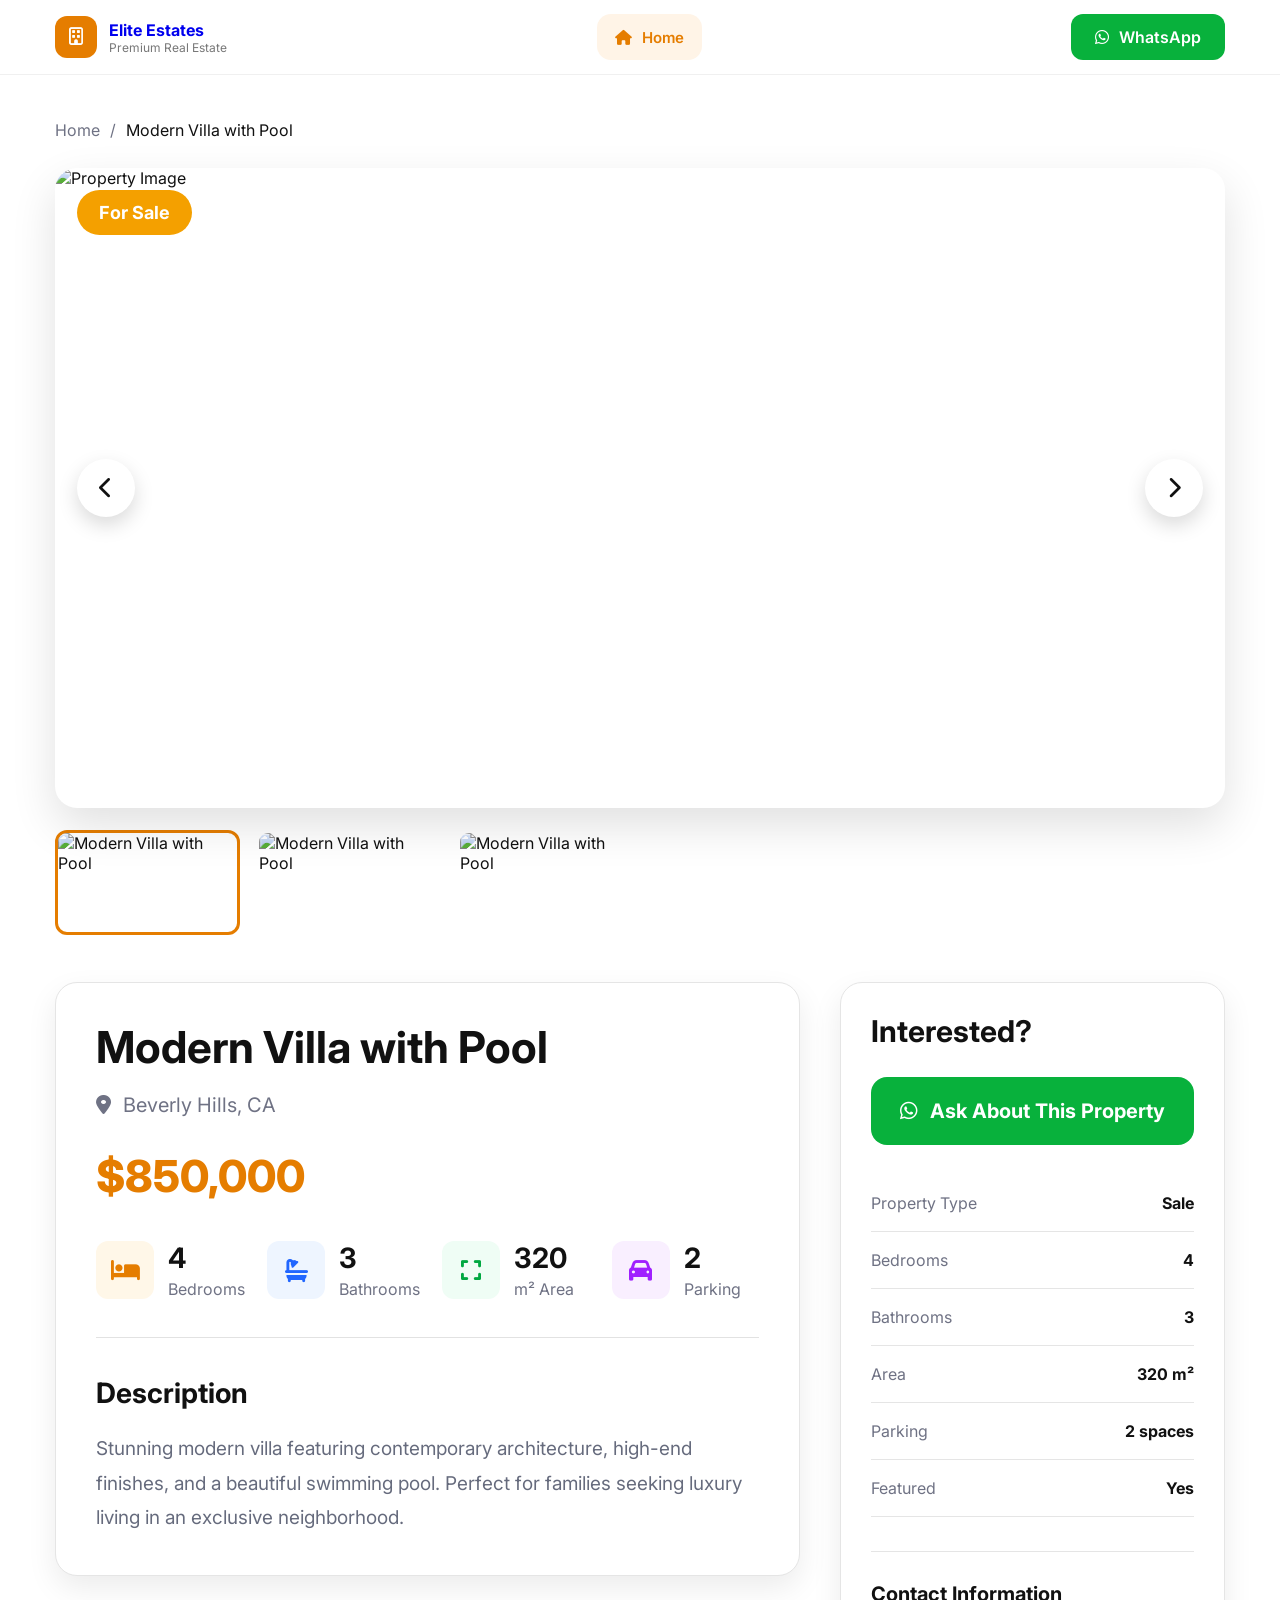
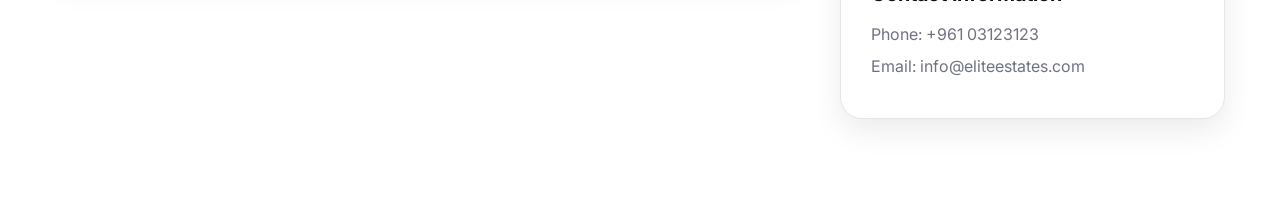
==== property-details.html @ d243425f "first commit" ====
<!DOCTYPE html>
<html lang="en">
<head>
  <meta charset="UTF-8" />
  <meta name="viewport" content="width=device-width, initial-scale=1.0" />
  <title>Property Details | Elite Estates</title>

  <link rel="stylesheet" href="style.css" />

  <link rel="preconnect" href="https://fonts.googleapis.com">
  <link rel="preconnect" href="https://fonts.gstatic.com" crossorigin>
  <link href="https://fonts.googleapis.com/css2?family=Inter:wght@300;400;500;600;700;800;900&display=swap" rel="stylesheet">

  <link
    rel="stylesheet"
    href="https://cdnjs.cloudflare.com/ajax/libs/font-awesome/6.5.1/css/all.min.css"
  />
</head>

<body>

  <!-- LOADER -->
  <div class="loader-wrapper" id="loader">
    <div class="loader"></div>
  </div>

  <!-- HEADER -->
  <header class="header">

    <a href="./index.html" class="logo-section">

      <div class="logo-icon">
        <i class="fa-regular fa-building"></i>
      </div>

      <div>
        <h2>Elite Estates</h2>
        <p>Premium Real Estate</p>
      </div>

    </a>

    <nav class="nav">

        <a href="index.html" class="nav-link active">
          <i class="fa-solid fa-house"></i>
          <span>Home</span>
        </a>
      
      </nav>

    <a
      href="https://wa.me/123456789"
      target="_blank"
      class="header-whatsapp"
    >
      <i class="fa-brands fa-whatsapp"></i>
      WhatsApp
    </a>

  </header>

  <!-- DETAILS PAGE -->
  <main class="details-page">

    <!-- BREADCRUMB -->
    <div class="breadcrumb">
      <a href="index.html">Home</a>
      <span>/</span>
      <span id="breadcrumbTitle">Property Details</span>
    </div>

    <!-- IMAGE GALLERY -->
    <section class="details-gallery">

      <div class="main-image-wrap">

        <span class="details-badge" id="detailsBadge">For Sale</span>

        <button class="gallery-arrow left" id="prevImage">
          <i class="fa-solid fa-chevron-left"></i>
        </button>

        <img
          id="mainPropertyImage"
          src=""
          alt="Property Image"
        >

        <button class="gallery-arrow right" id="nextImage">
          <i class="fa-solid fa-chevron-right"></i>
        </button>

        <div class="gallery-dots" id="galleryDots"></div>

      </div>

      <div class="thumbnail-row" id="thumbnailRow"></div>

    </section>

    <!-- DETAILS CONTENT -->
    <section class="details-layout">

      <!-- LEFT CARD -->
      <div class="details-card">

        <h1 id="detailTitle">Modern Villa with Pool</h1>

        <div class="detail-location">
          <i class="fa-solid fa-location-dot"></i>
          <span id="detailLocation">Beverly Hills, CA</span>
        </div>

        <div class="detail-price" id="detailPrice">
          $850,000
        </div>

        <div class="detail-stats">

          <div class="detail-stat">
            <div class="stat-icon orange">
              <i class="fa-solid fa-bed"></i>
            </div>
            <div>
              <strong id="detailBeds">4</strong>
              <span>Bedrooms</span>
            </div>
          </div>

          <div class="detail-stat">
            <div class="stat-icon blue">
              <i class="fa-solid fa-bath"></i>
            </div>
            <div>
              <strong id="detailBaths">3</strong>
              <span>Bathrooms</span>
            </div>
          </div>

          <div class="detail-stat">
            <div class="stat-icon green">
              <i class="fa-solid fa-expand"></i>
            </div>
            <div>
              <strong id="detailAreaNumber">320</strong>
              <span>m² Area</span>
            </div>
          </div>

          <div class="detail-stat">
            <div class="stat-icon purple">
              <i class="fa-solid fa-car"></i>
            </div>
            <div>
              <strong id="detailParking">2</strong>
              <span>Parking</span>
            </div>
          </div>

        </div>

        <hr>

        <h2>Description</h2>

        <p class="detail-description" id="detailDescription">
          Stunning modern villa featuring contemporary architecture,
          high-end finishes, and a beautiful swimming pool.
        </p>

      </div>

      <!-- RIGHT SIDEBAR -->
      <aside class="details-sidebar">

        <h2>Interested?</h2>

        <a
          href="https://wa.me/123456789"
          target="_blank"
          class="details-whatsapp"
          id="detailsWhatsApp"
        >
          <i class="fa-brands fa-whatsapp"></i>
          Ask About This Property
        </a>

        <div class="info-list">

          <div class="info-row">
            <span>Property Type</span>
            <strong id="sideType">Sale</strong>
          </div>

          <div class="info-row">
            <span>Bedrooms</span>
            <strong id="sideBeds">4</strong>
          </div>

          <div class="info-row">
            <span>Bathrooms</span>
            <strong id="sideBaths">3</strong>
          </div>

          <div class="info-row">
            <span>Area</span>
            <strong id="sideArea">320 m²</strong>
          </div>

          <div class="info-row">
            <span>Parking</span>
            <strong id="sideParking">2 spaces</strong>
          </div>

          <div class="info-row">
            <span>Featured</span>
            <strong>Yes</strong>
          </div>

        </div>

        <div class="side-contact">

          <h3>Contact Information</h3>

          <p>Phone: +961 03123123</p>

          <p>Email: info@eliteestates.com</p>

        </div>

      </aside>

    </section>

  </main>

  <script src="script.js"></script>

</body>
</html>
---- style.css ----
/* =========================
   GLOBAL
========================= */

*{
    margin:0;
    padding:0;
    box-sizing:border-box;
  }
  
  html{
    scroll-behavior:smooth;
  }
  
  body{
    font-family:'Inter',sans-serif;
    background:#f5f5f5;
    color:#111;
    overflow-x:hidden;
  }
  
  img{
    width:100%;
    display:block;
  }
  
  a{
    text-decoration:none;
  }
  
  button,
  input{
    font-family:'Inter',sans-serif;
  }
  
  /* =========================
     LOADER
  ========================= */
  
  .loader-wrapper{
    position:fixed;
    inset:0;
    background:#fff;
    display:flex;
    align-items:center;
    justify-content:center;
    z-index:9999;
    transition:0.4s;
  }
  
  .loader-wrapper.hide{
    opacity:0;
    pointer-events:none;
  }
  
  .loader{
    width:50px;
    height:50px;
    border:4px solid #eee;
    border-top:4px solid #e57d00;
    border-radius:50%;
    animation:spin 1s linear infinite;
  }
  
  @keyframes spin{
    to{
      transform:rotate(360deg);
    }
  }
  
  /* =========================
     HEADER
  ========================= */
  
  .header{
    position:fixed;
    top:0;
    left:0;
    width:100%;
    background:#fff;
    display:flex;
    align-items:center;
    justify-content:space-between;
    padding:14px 55px;
    z-index:1000;
    border-bottom:1px solid rgba(0,0,0,0.06);
  }
  
  .logo-section{
    display:flex;
    align-items:center;
    gap:12px;
  }
  
  .logo-icon{
    width:42px;
    height:42px;
    background:#e57d00;
    color:#fff;
    display:flex;
    align-items:center;
    justify-content:center;
    border-radius:12px;
    font-size:18px;
  }
  
  .logo-section h2{
    font-size:16px;
    font-weight:700;
  }
  
  .logo-section p{
    font-size:12px;
    color:#777;
  }
  
  .nav{
    display:flex;
    align-items:center;
    gap:14px;
  }
  
  .nav-link{
    height:46px;
    padding:0 18px;
    border-radius:14px;
    display:flex;
    align-items:center;
    gap:10px;
    color:#555;
    font-size:15px;
    font-weight:600;
    transition:0.25s;
  }
  
  .nav-link i{
    font-size:15px;
  }
  
  .nav-link:hover{
    background:#f3f3f3;
    color:#111;
  }
  
  .nav-link.active{
    background:#fff4e7;
    color:#e57d00;
  }
  
  .header-whatsapp{
    background:#08b13c;
    color:#fff;
    padding:13px 24px;
    border-radius:12px;
    display:flex;
    align-items:center;
    gap:10px;
    font-weight:600;
    transition:0.3s;
  }
  
  .header-whatsapp:hover{
    transform:translateY(-2px);
  }
  
  /* =========================
     HERO
  ========================= */
  
  .hero{
    position:relative;
    min-height:820px;
    padding-top:140px;
    padding-bottom:80px;
    overflow:hidden;
    display:flex;
    align-items:center;
    justify-content:center;
    text-align:center;
  }
  
  .hero-bg{
    position:absolute;
    inset:0;
    width:100%;
    height:100%;
    object-fit:cover;
  }
  
  .hero-overlay{
    position:absolute;
    inset:0;
    background:rgba(0,0,0,0.5);
  }
  
  .hero-content{
    position:relative;
    z-index:5;
    width:100%;
    max-width:1100px;
    padding:0 20px;
  }
  
  .hero-content h1{
    color:#fff;
    font-size:72px;
    font-weight:800;
    line-height:1;
    margin-bottom:20px;
  }
  
  .hero-content p{
    color:#fff;
    font-size:22px;
    margin-bottom:38px;
  }
  
  /* =========================
     SEARCH
  ========================= */
  
  .search-box{
    background:#fff;
    border-radius:24px;
    display:flex;
    overflow:hidden;
    max-width:820px;
    margin:0 auto 30px;
    box-shadow:0 20px 50px rgba(0,0,0,0.15);
  }
  
  .search-input{
    flex:1;
    display:flex;
    align-items:center;
    padding:0 24px;
    gap:14px;
  }
  
  .search-input input{
    width:100%;
    border:none;
    outline:none;
    font-size:17px;
    height:72px;
  }
  
  .search-input i{
    color:#777;
  }
  
  .search-box button{
    background:#e57d00;
    color:#fff;
    border:none;
    min-width:190px;
    font-size:19px;
    font-weight:600;
    cursor:pointer;
  }
  
  /* =========================
     FILTERS
  ========================= */
  
  .filter-buttons{
    display:flex;
    justify-content:center;
    gap:16px;
    flex-wrap:wrap;
  }
  
  .filter-btn{
    border:none;
    background:rgba(0,0,0,0.45);
    backdrop-filter:blur(12px);
    color:#fff;
    padding:15px 28px;
    border-radius:40px;
    font-size:16px;
    font-weight:700;
    cursor:pointer;
    box-shadow:0 8px 20px rgba(0,0,0,0.18);
  }
  
  .filter-btn.active{
    background:#fff;
    color:#111;
  }
  /* =========================
     SECTIONS
  ========================= */
  
  .properties-section,
  .contact-section{
    padding:90px 55px;
  }
  
  .section-title{
    text-align:center;
    margin-bottom:55px;
  }
  
  .section-title h2{
    font-size:46px;
    margin-bottom:14px;
    font-weight:800;
  }
  
  .section-title p{
    font-size:20px;
    color:#666;
  }
  
  /* =========================
     PROPERTIES
  ========================= */
  
  .properties-grid{
    display:grid;
    grid-template-columns:repeat(3,1fr);
    gap:24px;
  }
  
  .property-card{
    background:#fff;
    border-radius:20px;
    overflow:hidden;
    cursor:pointer;
    box-shadow:0 5px 18px rgba(0,0,0,0.08);
    transition:0.35s;
  }
  
  .property-card:hover{
    transform:translateY(-6px);
  }
  
  .property-image{
    position:relative;
    height:220px;
    overflow:hidden;
  }
  
  .property-image img{
    width:100%;
    height:100%;
    object-fit:cover;
    transition:0.4s;
  }
  
  .property-card:hover .property-image img{
    transform:scale(1.06);
  }
  
  .property-badge{
    position:absolute;
    top:14px;
    left:14px;
    padding:8px 14px;
    border-radius:30px;
    color:#fff;
    font-size:13px;
    font-weight:700;
  }
  
  .badge-sale{
    background:#f4a000;
  }
  
  .badge-rent{
    background:#2463ff;
  }
  
  .property-content{
    padding:22px;
  }
  
  .property-title{
    font-size:24px;
    font-weight:700;
    margin-bottom:14px;
  }
  
  .property-location{
    display:flex;
    align-items:center;
    gap:8px;
    color:#777;
    margin-bottom:18px;
    font-size:15px;
  }
  
  .property-price{
    font-size:32px;
    color:#e57d00;
    font-weight:800;
    margin-bottom:18px;
  }
  
  .property-features{
    display:flex;
    gap:18px;
    flex-wrap:wrap;
    margin-bottom:22px;
    color:#777;
  }
  
  .property-features span{
    display:flex;
    align-items:center;
    gap:6px;
    font-size:14px;
  }
  
  .card-buttons{
    display:flex;
    gap:12px;
  }
  
  .details-btn{
    flex:1;
    background:#000;
    color:#fff;
    border:none;
    border-radius:12px;
    height:52px;
    font-size:16px;
    font-weight:600;
    cursor:pointer;
  }
  
  .whatsapp-btn{
    width:52px;
    height:52px;
    border-radius:12px;
    background:#08b13c;
    color:#fff;
    display:flex;
    align-items:center;
    justify-content:center;
    font-size:20px;
  }
  
  /* =========================
     ABOUT
  ========================= */
  
  .about-section{
    background:#000;
    color:#fff;
    padding:90px 55px;
  }
  
  .about-container{
    max-width:1200px;
    margin:auto;
    text-align:center;
  }
  
  .about-container h2{
    font-size:46px;
    margin-bottom:28px;
  }
  
  .about-container span{
    color:#e57d00;
  }
  
  .about-text{
    max-width:900px;
    margin:auto;
    color:#ddd;
    font-size:19px;
    line-height:1.8;
  }
  
  .about-features{
    display:grid;
    grid-template-columns:repeat(3,1fr);
    gap:30px;
    margin-top:80px;
  }
  
  .feature-box{
    padding:15px;
  }
  
  .feature-icon{
    color:#e57d00;
    font-size:48px;
    margin-bottom:24px;
  }
  
  .feature-box h3{
    font-size:24px;
    margin-bottom:14px;
  }
  
  .feature-box p{
    color:#ccc;
    line-height:1.7;
    font-size:16px;
  }
  
  /* =========================
     CONTACT
  ========================= */
  
  .contact-container{
    display:grid;
    grid-template-columns:1fr 1fr;
    gap:28px;
  }
  
  .contact-card{
    background:#fff;
    border-radius:22px;
    padding:35px;
  }
  
  .contact-card h3{
    font-size:30px;
    margin-bottom:30px;
  }
  
  .contact-item{
    margin-bottom:28px;
  }
  
  .contact-item span{
    display:block;
    color:#777;
    margin-bottom:8px;
    font-size:16px;
  }
  
  .contact-item strong{
    font-size:20px;
    line-height:1.6;
  }
  
  .contact-whatsapp{
    margin-top:10px;
    background:#08b13c;
    color:#fff;
    display:flex;
    align-items:center;
    justify-content:center;
    gap:10px;
    height:58px;
    border-radius:14px;
    font-size:18px;
    font-weight:600;
  }
  
  .map-container{
    border-radius:22px;
    overflow:hidden;
    min-height:420px;
  }
  
  .map-container iframe{
    width:100%;
    height:100%;
    border:none;
  }
  
  /* =========================
     FOOTER
  ========================= */
  
  .footer{
    background:#000;
    color:#fff;
    padding:50px 55px;
  }
  

  
  .footer-top h3{
    font-size:24px;
    margin-bottom:8px;
  }
  
  .footer-top p{
    color:#bbb;
    font-size:16px;
  }
  
  
  
  .footer-bottom{
    text-align:center;
    padding-top:30px;
    color:#aaa;
    font-size:16px;
  }
  .footer-center{
    text-align:center;
    padding-bottom:26px;
    border-bottom:1px solid rgba(255,255,255,0.12);
  }
  
  .footer-center h3{
    font-size:24px;
    margin-bottom:10px;
  }
  
  .footer-center p{
    color:#bbb;
    font-size:16px;
  }
  /* =========================
     MODAL
  ========================= */
  
  .property-modal{
    position:fixed;
    inset:0;
    z-index:5000;
    opacity:0;
    pointer-events:none;
    transition:0.3s;
  }
  
  .property-modal.show{
    opacity:1;
    pointer-events:auto;
  }
  
  .modal-overlay{
    position:absolute;
    inset:0;
    background:rgba(0,0,0,0.7);
  }
  
  .modal-content{
    position:absolute;
    top:50%;
    left:50%;
    transform:translate(-50%,-50%);
    width:90%;
    max-width:900px;
    background:#fff;
    border-radius:24px;
    overflow:auto;
    max-height:90vh;
  }
  
  .close-modal{
    position:absolute;
    top:18px;
    right:18px;
    width:48px;
    height:48px;
    border:none;
    border-radius:50%;
    background:#000;
    color:#fff;
    font-size:18px;
    cursor:pointer;
    z-index:10;
  }
  
  /* =========================
     MODAL CONTENT
  ========================= */
  
  .modal-image{
    width:100%;
    height:320px;
    position:relative;
  }
  
  .modal-image img{
    width:100%;
    height:100%;
    object-fit:cover;
  }
  
  .modal-info{
    padding:28px;
  }
  
  .modal-info h2{
    font-size:30px;
    margin-bottom:14px;
  }
  
  .modal-location{
    display:flex;
    align-items:center;
    gap:8px;
    color:#666;
    font-size:16px;
    margin-bottom:16px;
  }
  
  .modal-price{
    font-size:34px;
    font-weight:800;
    color:#e57d00;
    margin-bottom:22px;
  }
  
  .modal-features{
    display:flex;
    gap:14px;
    flex-wrap:wrap;
    margin-bottom:24px;
  }
  
  .modal-features span{
    background:#f3f3f3;
    padding:12px 14px;
    border-radius:10px;
    display:flex;
    align-items:center;
    gap:8px;
    font-size:14px;
  }
  
  .modal-description{
    font-size:16px;
    line-height:1.8;
    color:#555;
    margin-bottom:28px;
  }
  
  .modal-whatsapp{
    background:#08b13c;
    color:#fff;
    height:58px;
    border-radius:14px;
    display:flex;
    align-items:center;
    justify-content:center;
    gap:10px;
    font-size:18px;
    font-weight:600;
  }
  
  /* =========================
     MOBILE
  ========================= */
  
  @media(max-width:900px){
  
    .header{
      padding:14px 18px;
    }
  
    .nav{
      display:none;
    }
  
    .header-whatsapp{
      padding:10px 14px;
      font-size:14px;
    }
  
    .hero{
      min-height:100vh;
      padding-top:120px;
    }
  
    .hero-content h1{
      font-size:48px;
    }
  
    .hero-content p{
      font-size:18px;
    }
  
    .search-box{
      flex-direction:column;
    }
  
    .search-box button{
      width:100%;
      height:64px;
    }
  
    .properties-grid{
      grid-template-columns:1fr;
    }
  
    .about-features{
      grid-template-columns:1fr;
    }
  
    .contact-container{
      grid-template-columns:1fr;
    }
  
    .properties-section,
    .contact-section,
    .about-section,
    .footer{
      padding:70px 20px;
    }
  
  }
  
  @media(max-width:600px){
  
    .hero-content h1{
      font-size:40px;
    }
  
    .hero-content p{
      font-size:16px;
    }
  
    .property-image{
      height:210px;
    }
  
    .modal-image{
      height:240px;
    }
  
  }
  /* =========================
   PROPERTY DETAILS PAGE
========================= */

.details-page{
    padding:120px 55px 90px;
    background:#fff;
  }
  
  .breadcrumb{
    max-width:1240px;
    margin:0 auto 28px;
    display:flex;
    align-items:center;
    gap:10px;
    font-size:16px;
    color:#6f7284;
  }
  
  .breadcrumb a{
    color:#6f7284;
  }
  
  .breadcrumb span:last-child{
    color:#111;
  }
  
  .details-gallery{
    max-width:1240px;
    margin:0 auto 42px;
  }
  
  .main-image-wrap{
    position:relative;
    height:640px;
    border-radius:22px;
    overflow:hidden;
    box-shadow:0 18px 45px rgba(0,0,0,0.12);
  }
  
  .main-image-wrap img{
    width:100%;
    height:100%;
    object-fit:cover;
  }
  
  .details-badge{
    position:absolute;
    top:22px;
    left:22px;
    z-index:5;
    padding:12px 22px;
    border-radius:30px;
    color:#fff;
    font-size:18px;
    font-weight:700;
  }
  
  .gallery-arrow{
    position:absolute;
    top:50%;
    transform:translateY(-50%);
    width:58px;
    height:58px;
    border:none;
    border-radius:50%;
    background:#fff;
    color:#111;
    font-size:22px;
    cursor:pointer;
    z-index:5;
    box-shadow:0 8px 20px rgba(0,0,0,0.15);
  }
  
  .gallery-arrow.left{
    left:22px;
  }
  
  .gallery-arrow.right{
    right:22px;
  }
  
  .gallery-dots{
    position:absolute;
    bottom:18px;
    left:50%;
    transform:translateX(-50%);
    display:flex;
    align-items:center;
    gap:8px;
    z-index:5;
  }
  
  .gallery-dot{
    width:10px;
    height:10px;
    border:none;
    border-radius:50%;
    background:rgba(255,255,255,0.55);
    cursor:pointer;
  }
  
  .gallery-dot.active{
    width:34px;
    border-radius:30px;
    background:#fff;
  }
  
  .thumbnail-row{
    display:flex;
    gap:16px;
    margin-top:22px;
    overflow-x:auto;
    padding-bottom:5px;
  }
  
  .thumbnail-img{
    width:185px;
    height:105px;
    object-fit:cover;
    border-radius:12px;
    cursor:pointer;
    border:3px solid transparent;
    transition:0.25s;
  }
  
  .thumbnail-img.active{
    border-color:#e57d00;
  }
  
  .details-layout{
    max-width:1240px;
    margin:0 auto;
    display:grid;
    grid-template-columns:1fr 385px;
    gap:40px;
    align-items:start;
  }
  
  .details-card,
  .details-sidebar{
    background:#fff;
    border:1px solid #e5e5e5;
    border-radius:22px;
    box-shadow:0 12px 30px rgba(0,0,0,0.08);
  }
  
  .details-card{
    padding:40px;
  }
  
  .details-card h1{
    font-size:44px;
    line-height:1.1;
    margin-bottom:22px;
  }
  
  .detail-location{
    display:flex;
    align-items:center;
    gap:12px;
    color:#6f7284;
    font-size:20px;
    margin-bottom:32px;
  }
  
  .detail-price{
    color:#e57d00;
    font-size:44px;
    font-weight:800;
    margin-bottom:38px;
  }
  
  .detail-stats{
    display:grid;
    grid-template-columns:repeat(4,1fr);
    gap:22px;
    margin-bottom:38px;
  }
  
  .detail-stat{
    display:flex;
    align-items:center;
    gap:14px;
  }
  
  .stat-icon{
    width:58px;
    height:58px;
    border-radius:12px;
    display:flex;
    align-items:center;
    justify-content:center;
    font-size:23px;
  }
  
  .stat-icon.orange{
    background:#fff7e8;
    color:#e57d00;
  }
  
  .stat-icon.blue{
    background:#eef5ff;
    color:#2166ff;
  }
  
  .stat-icon.green{
    background:#effdf5;
    color:#00a841;
  }
  
  .stat-icon.purple{
    background:#f9efff;
    color:#a020ff;
  }
  
  .detail-stat strong{
    display:block;
    font-size:28px;
    margin-bottom:4px;
  }
  
  .detail-stat span{
    color:#6f7284;
    font-size:16px;
  }
  
  .details-card hr{
    border:none;
    border-top:1px solid #e2e2e2;
    margin:8px 0 38px;
  }
  
  .details-card h2{
    font-size:28px;
    margin-bottom:22px;
  }
  
  .detail-description{
    color:#666b7d;
    font-size:19px;
    line-height:1.8;
  }
  
  .details-sidebar{
    padding:30px;
    position:sticky;
    top:115px;
  }
  
  .details-sidebar h2{
    font-size:30px;
    margin-bottom:28px;
  }
  
  .details-whatsapp{
    height:68px;
    border-radius:16px;
    background:#08b13c;
    color:#fff;
    display:flex;
    align-items:center;
    justify-content:center;
    gap:12px;
    font-size:20px;
    font-weight:700;
    margin-bottom:30px;
  }
  
  .info-list{
    margin-top:18px;
  }
  
  .info-row{
    display:flex;
    align-items:center;
    justify-content:space-between;
    padding:18px 0;
    border-bottom:1px solid #e5e5e5;
    gap:20px;
  }
  
  .info-row span{
    color:#6f7284;
    font-size:16px;
  }
  
  .info-row strong{
    font-size:16px;
    text-align:right;
  }
  
  .side-contact{
    margin-top:34px;
    padding-top:30px;
    border-top:1px solid #e5e5e5;
  }
  
  .side-contact h3{
    font-size:20px;
    margin-bottom:18px;
  }
  
  .side-contact p{
    color:#6f7284;
    font-size:16px;
    margin-bottom:12px;
  }
  
  /* =========================
     DETAILS RESPONSIVE
  ========================= */
  
  @media(max-width:1000px){
  
    .details-page{
      padding:105px 20px 70px;
    }
  
    .main-image-wrap{
      height:420px;
    }
  
    .details-layout{
      grid-template-columns:1fr;
    }
  
    .details-sidebar{
      position:static;
    }
  
    .detail-stats{
      grid-template-columns:repeat(2,1fr);
    }
  
  }
  
  @media(max-width:600px){
  
    .main-image-wrap{
      height:300px;
      border-radius:16px;
    }
  
    .gallery-arrow{
      width:44px;
      height:44px;
      font-size:18px;
    }
  
    .thumbnail-img{
      width:125px;
      height:78px;
    }
  
    .details-card{
      padding:26px;
    }
  
    .details-card h1{
      font-size:32px;
    }
  
    .detail-price{
      font-size:34px;
    }
  
    .detail-stats{
      grid-template-columns:1fr;
    }
  
    .details-sidebar{
      padding:26px;
    }
  
  }
  .badge-land{
    background:#16a34a;
  }
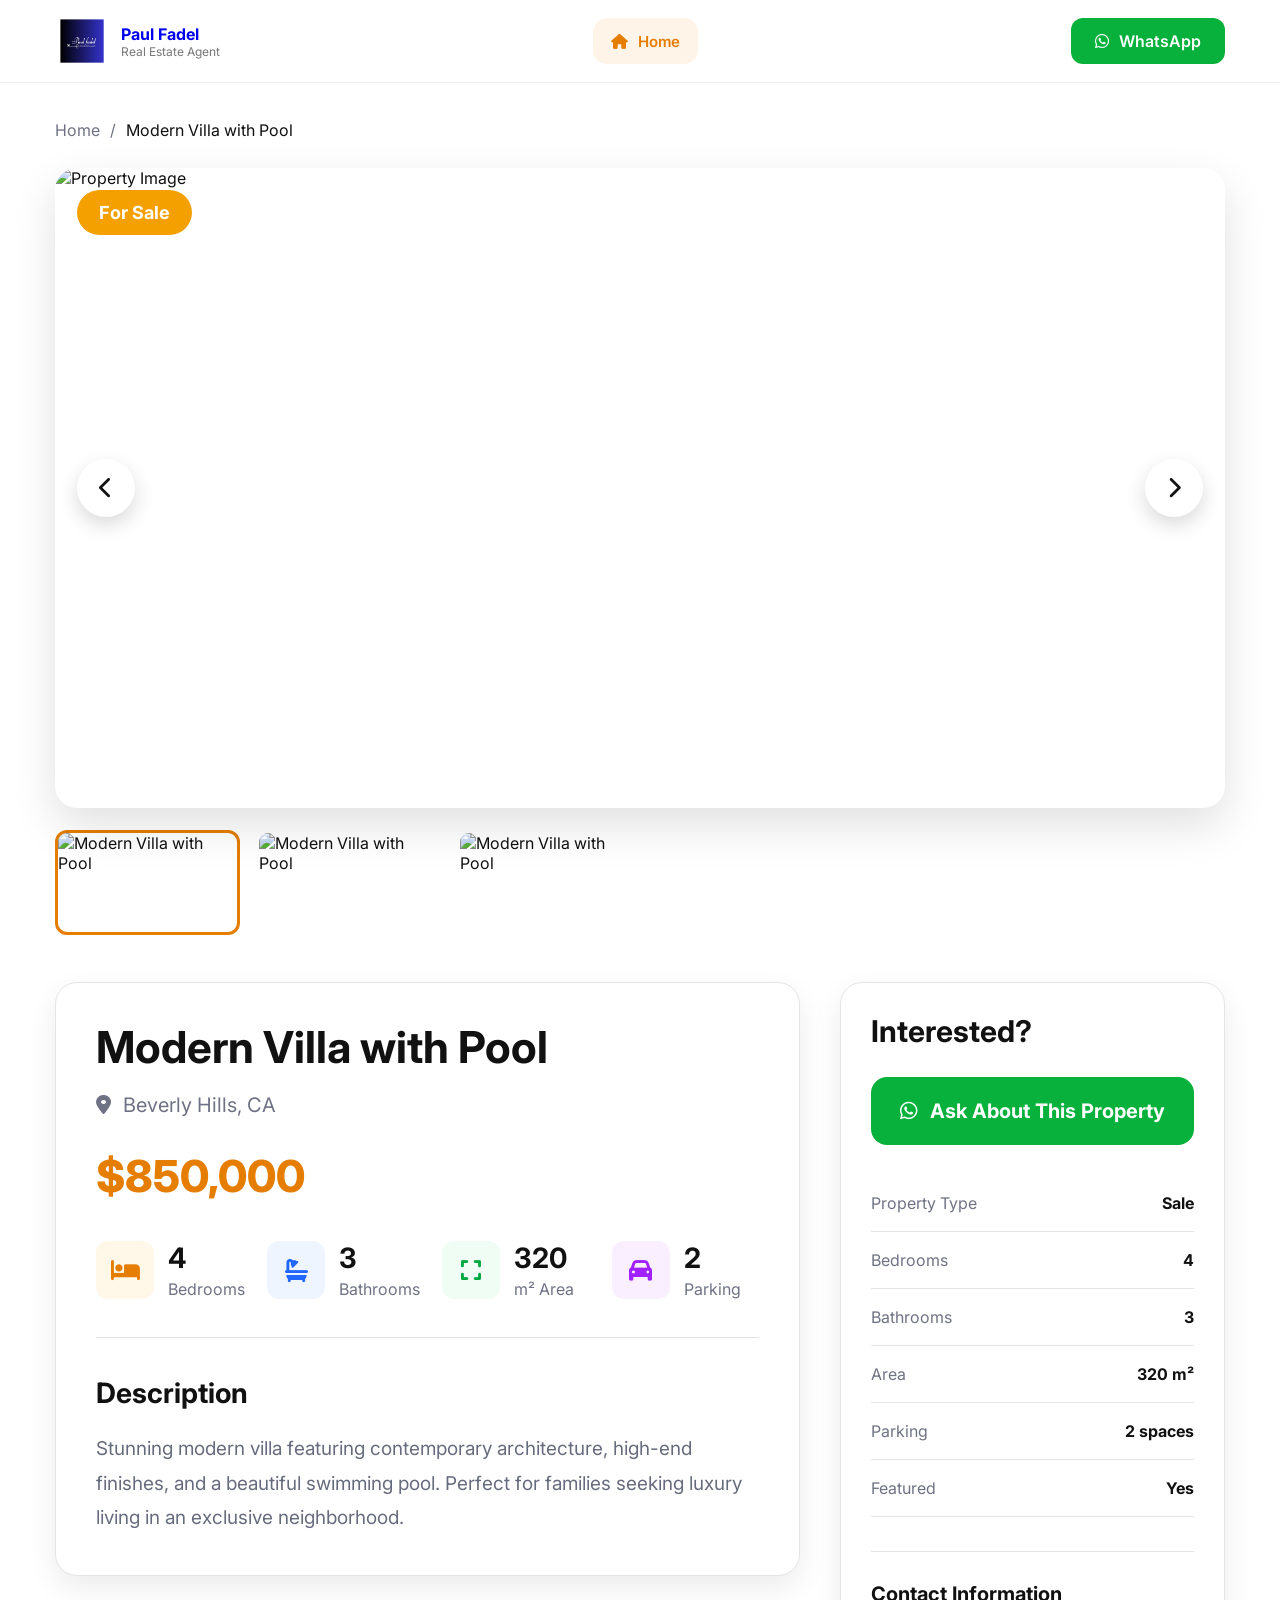
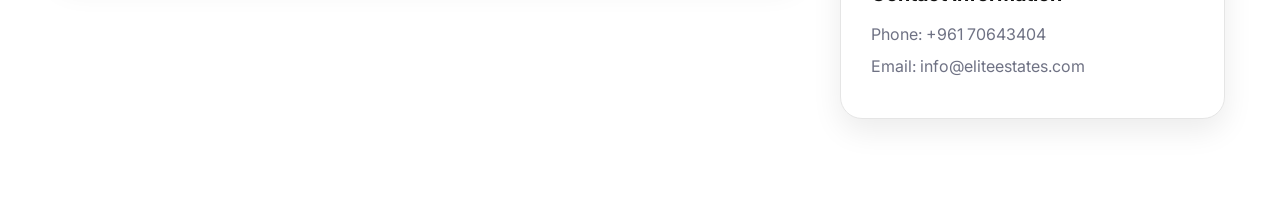
==== commit a895ed57: "update" ====
--- a/property-details.html
+++ b/property-details.html
@@ -3,7 +3,7 @@
 <head>
   <meta charset="UTF-8" />
   <meta name="viewport" content="width=device-width, initial-scale=1.0" />
-  <title>Property Details | Elite Estates</title>
+  <title>Property Details | Paul Fadel Real Estate</title>
 
   <link rel="stylesheet" href="style.css" />
 
@@ -29,13 +29,13 @@
 
     <a href="./index.html" class="logo-section">
 
-      <div class="logo-icon">
-        <i class="fa-regular fa-building"></i>
-      </div>
+        <div class="logo-icon">
+            <img src="images/logo.jpg" alt="Elite Estates Logo">
+          </div>
 
       <div>
-        <h2>Elite Estates</h2>
-        <p>Premium Real Estate</p>
+        <h2>Paul Fadel</h2>
+        <p>Real Estate Agent</p>
       </div>
 
     </a>
@@ -50,7 +50,7 @@
       </nav>
 
     <a
-      href="https://wa.me/123456789"
+      href="https://wa.me/70643404"
       target="_blank"
       class="header-whatsapp"
     >
@@ -177,7 +177,7 @@
         <h2>Interested?</h2>
 
         <a
-          href="https://wa.me/123456789"
+          href="https://wa.me/70643404"
           target="_blank"
           class="details-whatsapp"
           id="detailsWhatsApp"
@@ -224,7 +224,7 @@
 
           <h3>Contact Information</h3>
 
-          <p>Phone: +961 03123123</p>
+          <p>Phone: +961 70643404</p>
 
           <p>Email: info@eliteestates.com</p>
 
--- a/style.css
+++ b/style.css
@@ -1199,4 +1199,40 @@
   }
   .badge-land{
     background:#16a34a;
+  }
+  .logo-icon{
+    width:54px;
+    height:54px;
+    border-radius:14px;
+    overflow:hidden;
+    flex-shrink:0;
+  }
+  
+  .logo-icon img{
+    width:100%;
+    height:100%;
+    object-fit:cover;
+    display:block;
+  }
+  .hero-overlay{
+    position:absolute;
+    inset:0;
+    background:linear-gradient(
+      rgba(0,0,0,0.58),
+      rgba(0,0,0,0.45)
+    );
+    z-index:1;
+  }
+  
+  .hero-content{
+    position:relative;
+    z-index:5;
+  }
+  
+  .hero-content h1{
+    text-shadow:0 4px 18px rgba(0,0,0,0.55);
+  }
+  
+  .hero-content p{
+    text-shadow:0 3px 12px rgba(0,0,0,0.55);
   }
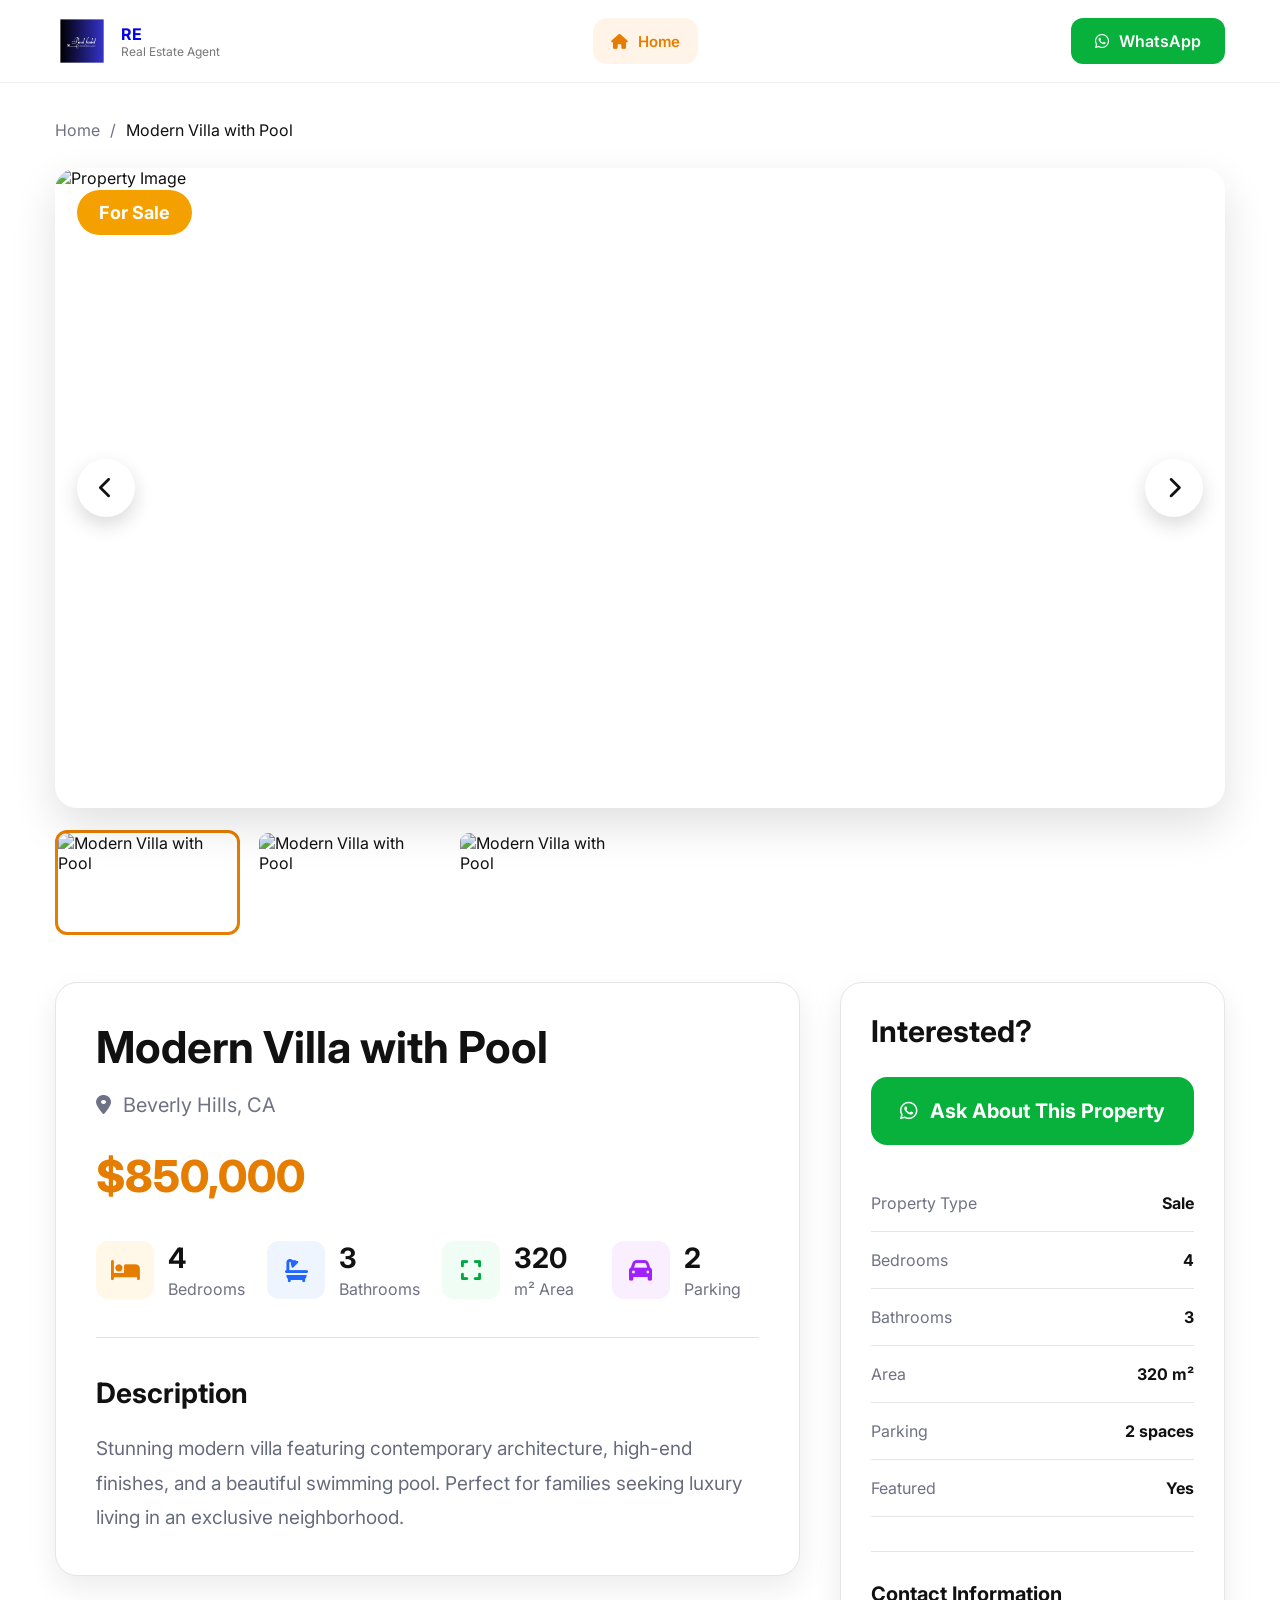
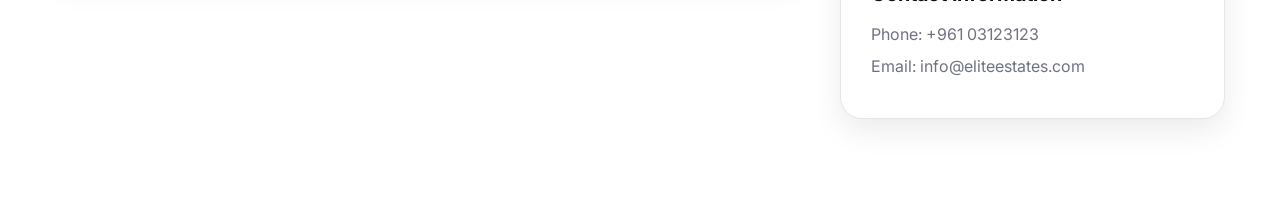
==== commit ad218db4: "update" ====
--- a/property-details.html
+++ b/property-details.html
@@ -3,7 +3,7 @@
 <head>
   <meta charset="UTF-8" />
   <meta name="viewport" content="width=device-width, initial-scale=1.0" />
-  <title>Property Details | Paul Fadel Real Estate</title>
+  <title>Property Details | RE Real Estate</title>
 
   <link rel="stylesheet" href="style.css" />
 
@@ -34,7 +34,7 @@
           </div>
 
       <div>
-        <h2>Paul Fadel</h2>
+        <h2>RE</h2>
         <p>Real Estate Agent</p>
       </div>
 
@@ -50,7 +50,7 @@
       </nav>
 
     <a
-      href="https://wa.me/70643404"
+      href="https://wa.me/03123123"
       target="_blank"
       class="header-whatsapp"
     >
@@ -224,7 +224,7 @@
 
           <h3>Contact Information</h3>
 
-          <p>Phone: +961 70643404</p>
+          <p>Phone: +961 03123123</p>
 
           <p>Email: info@eliteestates.com</p>
 
--- a/style.css
+++ b/style.css
@@ -329,6 +329,9 @@
     cursor:pointer;
     box-shadow:0 5px 18px rgba(0,0,0,0.08);
     transition:0.35s;
+    display:flex;
+    flex-direction:column;
+    height:100%;
   }
   
   .property-card:hover{
@@ -373,12 +376,16 @@
   
   .property-content{
     padding:22px;
+    display:flex;
+    flex-direction:column;
+    flex:1;
   }
   
   .property-title{
     font-size:24px;
     font-weight:700;
     margin-bottom:14px;
+    min-height:68px;
   }
   
   .property-location{
@@ -403,6 +410,7 @@
     flex-wrap:wrap;
     margin-bottom:22px;
     color:#777;
+    min-height:46px;
   }
   
   .property-features span{
@@ -415,6 +423,7 @@
   .card-buttons{
     display:flex;
     gap:12px;
+    margin-top:auto;
   }
   
   .details-btn{
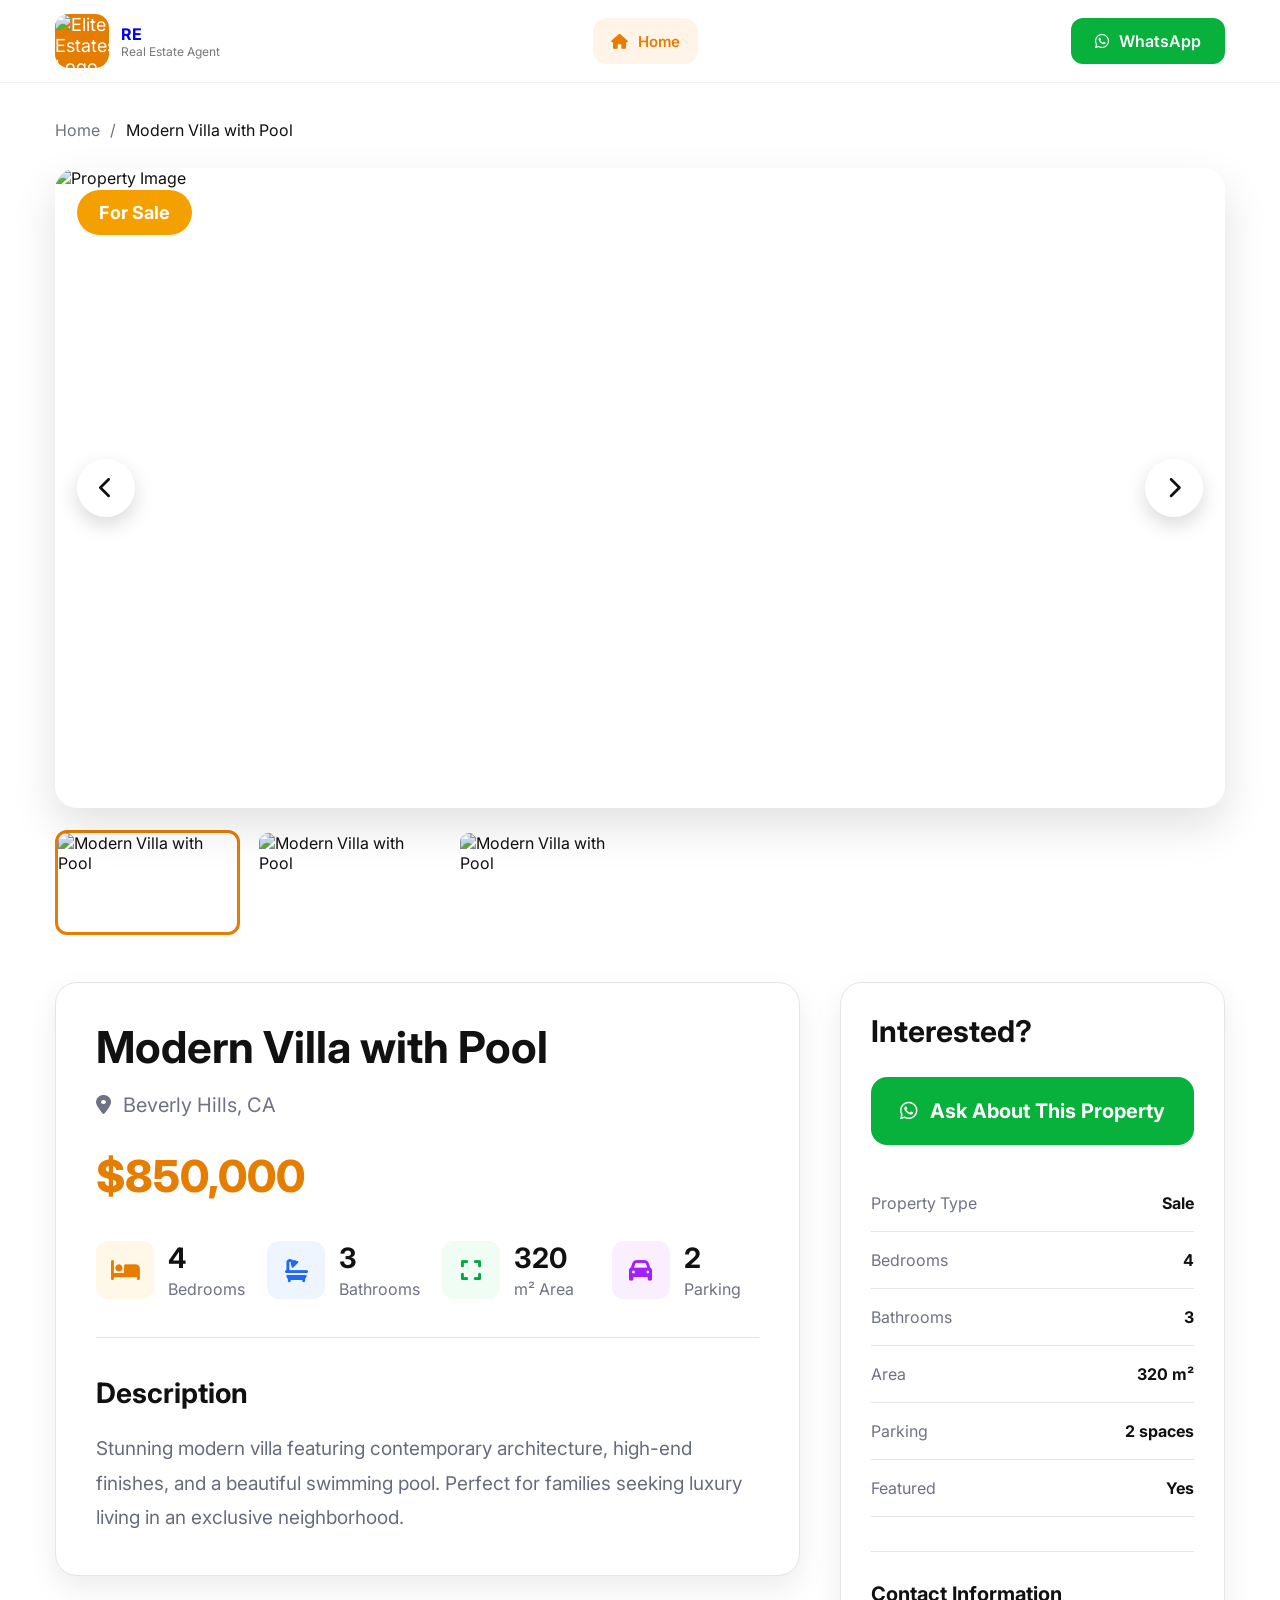
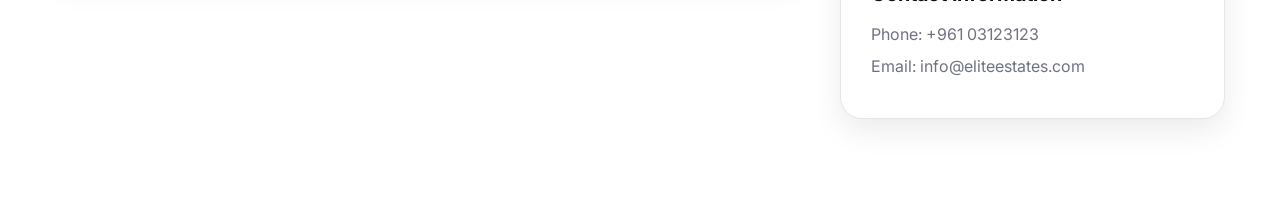
==== commit 6ab57cff: "update" ====
--- a/property-details.html
+++ b/property-details.html
@@ -30,7 +30,7 @@
     <a href="./index.html" class="logo-section">
 
         <div class="logo-icon">
-            <img src="images/logo.jpg" alt="Elite Estates Logo">
+            <img src="images/l.jpg" alt="Elite Estates Logo">
           </div>
 
       <div>
